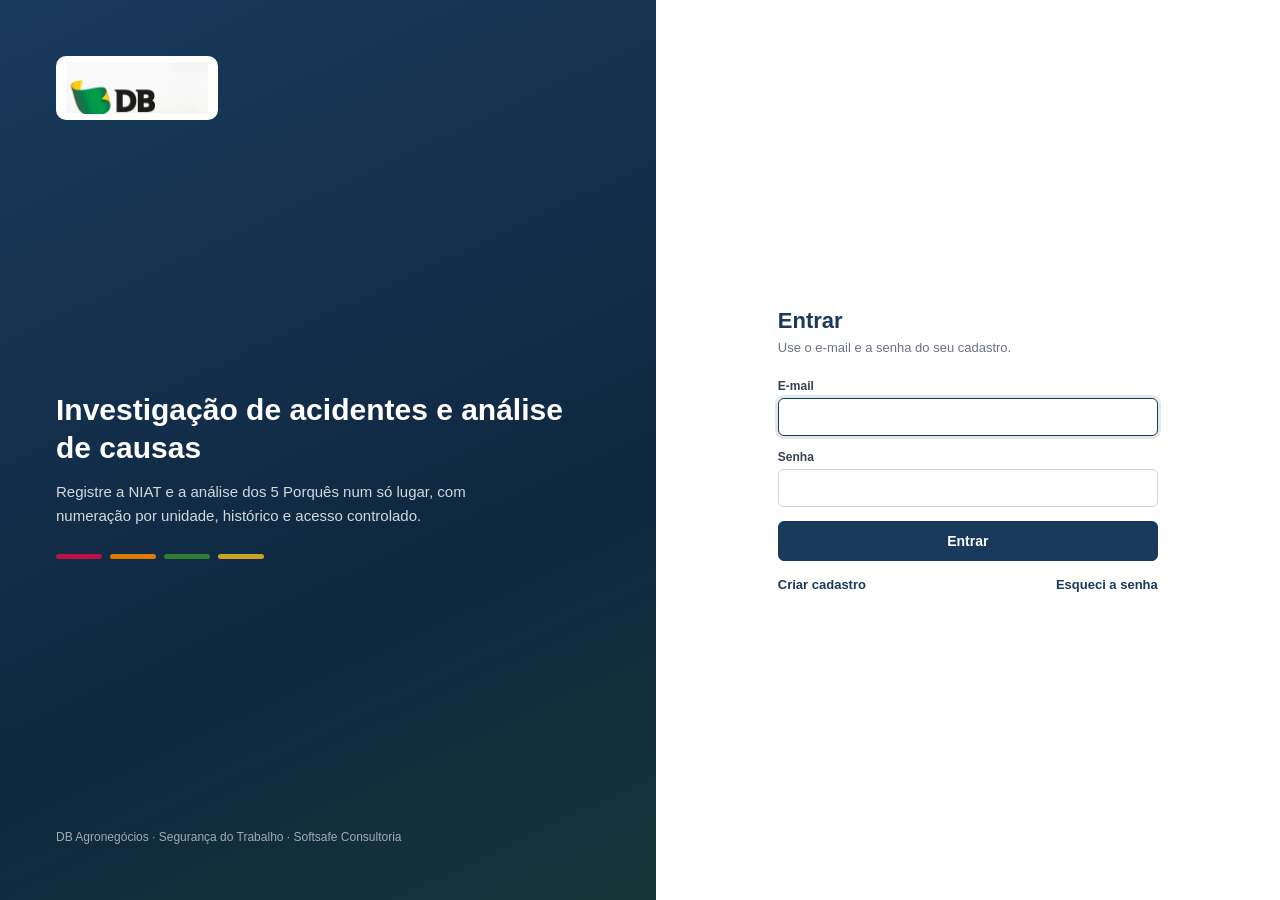
==== index.html @ 4416cdfe "Mensagem clara ao voltar de link de e-mail vencido ou já usado Co-Authored-By: Claude Opus 5.5 <nore" ====
<!DOCTYPE html>
<html lang="pt-BR">
<head>
<meta charset="UTF-8">
<meta name="viewport" content="width=device-width, initial-scale=1.0">
<title>Sistema SST — DB Agronegócios</title>
<link rel="icon" href="img/logo-db.png">
<link rel="stylesheet" href="css/app.css">
</head>
<body class="sst-app">

<div id="raiz"><div class="carregando"><div><div class="giro"></div>Carregando…</div></div></div>

<!-- ===================== TELA DE ACESSO ===================== -->
<template id="tpl-acesso">
  <div class="login-tela">
    <aside class="login-lado">
      <img src="img/logo-db.png" alt="DB Agronegócios">
      <div>
        <h2>Investigação de acidentes e análise de causas</h2>
        <p>Registre a NIAT e a análise dos 5 Porquês num só lugar, com numeração por unidade, histórico e acesso controlado.</p>
        <div class="faixa">
          <span style="background:#B71247"></span><span style="background:#E07B00"></span><span style="background:#2e7d32"></span><span style="background:#C9A227"></span>
        </div>
      </div>
      <div class="rodape">DB Agronegócios · Segurança do Trabalho · Softsafe Consultoria</div>
    </aside>
    <main class="login-form-lado">
      <div class="login-box" id="caixa"></div>
    </main>
  </div>
</template>

<template id="tpl-entrar">
  <h1>Entrar</h1>
  <p class="sub">Use o e-mail e a senha do seu cadastro.</p>
  <div id="msg"></div>
  <form id="f">
    <div class="campo"><label for="email">E-mail</label><input id="email" type="email" autocomplete="email" required></div>
    <div class="campo"><label for="senha">Senha</label><input id="senha" type="password" autocomplete="current-password" required></div>
    <button class="btn primario bloco" type="submit">Entrar</button>
  </form>
  <div class="links"><a data-ir="cadastro">Criar cadastro</a><a data-ir="esqueci">Esqueci a senha</a></div>
</template>

<template id="tpl-cadastro">
  <h1>Criar cadastro</h1>
  <p class="sub">Depois do cadastro, o Administrador precisa liberar o seu acesso.</p>
  <div id="msg"></div>
  <form id="f">
    <div class="campo"><label for="nome">Nome completo</label><input id="nome" type="text" autocomplete="name" required></div>
    <div class="campo"><label for="email">E-mail</label><input id="email" type="email" autocomplete="email" required></div>
    <div class="campo"><label for="senha">Senha (mínimo 6 caracteres)</label><input id="senha" type="password" minlength="6" autocomplete="new-password" required></div>
    <div class="campo"><label for="senha2">Repita a senha</label><input id="senha2" type="password" minlength="6" autocomplete="new-password" required></div>
    <button class="btn primario bloco" type="submit">Cadastrar</button>
  </form>
  <div class="links"><a data-ir="entrar">← Já tenho cadastro</a></div>
</template>

<template id="tpl-esqueci">
  <h1>Recuperar senha</h1>
  <p class="sub">Vamos enviar um link para você criar uma senha nova.</p>
  <div id="msg"></div>
  <form id="f">
    <div class="campo"><label for="email">E-mail do cadastro</label><input id="email" type="email" autocomplete="email" required></div>
    <button class="btn primario bloco" type="submit">Enviar link</button>
  </form>
  <div class="links"><a data-ir="entrar">← Voltar</a></div>
</template>

<template id="tpl-novasenha">
  <h1>Nova senha</h1>
  <p class="sub">Escolha a sua nova senha de acesso.</p>
  <div id="msg"></div>
  <form id="f">
    <div class="campo"><label for="senha">Nova senha</label><input id="senha" type="password" minlength="6" autocomplete="new-password" required></div>
    <div class="campo"><label for="senha2">Repita a nova senha</label><input id="senha2" type="password" minlength="6" autocomplete="new-password" required></div>
    <button class="btn primario bloco" type="submit">Salvar senha</button>
  </form>
</template>

<template id="tpl-espera">
  <div class="espera">
    <div class="icone" id="esp-ic">⏳</div>
    <h1 id="esp-tit">Cadastro aguardando aprovação</h1>
    <p class="sub" id="esp-txt">Seu cadastro foi recebido. Assim que o Administrador liberar o acesso, você já consegue entrar.</p>
    <button class="btn primario bloco" id="b-verificar" type="button">Verificar de novo</button>
    <div class="links" style="justify-content:center"><a id="b-sair">Sair</a></div>
  </div>
</template>

<!-- ===================== MENU INICIAL ===================== -->
<template id="tpl-menu">
  <header id="sst-appbar"></header>
  <main class="sst-main">
    <div class="saudacao">
      <h1 id="ola"></h1>
      <p>O que você vai registrar hoje?</p>
    </div>

    <div class="opcoes">
      <a class="sst-card opcao niat" href="niat.html">
        <div class="ic">📝</div>
        <div>
          <div class="cod">FOR 005-001</div>
          <h3>Investigação de Acidente (NIAT)</h3>
          <p>Notificação de incidentes e acidentes: o que aconteceu, envolvidos, Diagrama de Ishikawa (6 Ms), causas e plano de ação.</p>
        </div>
        <span class="seta">Criar →</span>
      </a>
      <a class="sst-card opcao pq" href="cincoporques.html">
        <div class="ic">❓</div>
        <div>
          <div class="cod">FOR 005-002</div>
          <h3>Análise dos 5 Porquês</h3>
          <p>Aprofundamento das causas para acidentes graves ou de alto potencial, ligado ao número da NIAT.</p>
        </div>
        <span class="seta">Criar →</span>
      </a>
    </div>

    <div class="secao-rotulo">Acompanhamento</div>
    <div class="numeros" id="numeros"></div>

    <div class="secao-rotulo">Atalhos</div>
    <div class="atalhos" id="atalhos">
      <a class="sst-card atalho" href="relatorios.html"><span class="ic">📂</span><div><b>Lista de relatórios</b><span>Pesquisar, abrir e imprimir</span></div></a>
      <a class="sst-card atalho" href="relatorios.html?situacao=rascunho"><span class="ic">✏️</span><div><b>Rascunhos</b><span>Relatórios ainda não concluídos</span></div></a>
    </div>

    <div class="secao-rotulo">Últimos relatórios</div>
    <div class="sst-card tabela-wrap" id="recentes"></div>
  </main>
</template>

<script src="js/vendor/supabase.js"></script>
<script src="js/config.js"></script>
<script src="js/app.js"></script>
<script>
const { sb, esc, toast, traduzErro } = SST;
const raiz = document.getElementById('raiz');
let modoRecuperacao = /type=recovery/.test(location.hash);

// ── Tela de acesso ───────────────────────────────────────────────
function mostrarAcesso(tela, aviso) {
  if (!document.getElementById('caixa')) raiz.innerHTML = document.getElementById('tpl-acesso').innerHTML;
  const caixa = document.getElementById('caixa');
  caixa.innerHTML = document.getElementById('tpl-' + tela).innerHTML;
  caixa.querySelectorAll('[data-ir]').forEach(a => a.onclick = () => mostrarAcesso(a.dataset.ir));
  if (aviso) msg(aviso.texto, aviso.tipo);
  const f = caixa.querySelector('#f');
  if (f) f.onsubmit = e => { e.preventDefault(); acoes[tela](f); };
  const primeiro = caixa.querySelector('input'); if (primeiro) primeiro.focus();
}
function msg(texto, tipo = 'erro') {
  const m = document.getElementById('msg');
  if (m) m.innerHTML = texto ? `<div class="alerta ${tipo}">${esc(texto)}</div>` : '';
}
async function ocupado(f, fn) {
  const b = f.querySelector('button[type=submit]'); const t = b.textContent;
  b.disabled = true; b.textContent = 'Aguarde…';
  try { await fn(); } catch (e) { msg(traduzErro(e)); } finally { b.disabled = false; b.textContent = t; }
}
const v = id => document.getElementById(id).value.trim();

const acoes = {
  entrar: f => ocupado(f, async () => {
    const { error } = await sb.auth.signInWithPassword({ email: v('email'), password: document.getElementById('senha').value });
    if (error) throw error;
    await iniciar();
  }),
  cadastro: f => ocupado(f, async () => {
    const s1 = document.getElementById('senha').value, s2 = document.getElementById('senha2').value;
    if (s1 !== s2) return msg('As senhas não são iguais.');
    if (v('nome').split(/\s+/).length < 2) return msg('Informe nome e sobrenome.');
    const { data, error } = await sb.auth.signUp({
      email: v('email'), password: s1,
      options: { data: { nome: v('nome') }, emailRedirectTo: location.origin + location.pathname }
    });
    if (error) throw error;
    if (data.session) return iniciar();
    mostrarAcesso('entrar', { tipo: 'ok', texto: 'Cadastro feito! Confirme o e-mail pelo link que enviamos. Depois, aguarde o Administrador liberar o acesso.' });
  }),
  esqueci: f => ocupado(f, async () => {
    const { error } = await sb.auth.resetPasswordForEmail(v('email'), { redirectTo: location.origin + location.pathname });
    if (error) throw error;
    msg('Se o e-mail estiver cadastrado, o link chega em alguns minutos. Confira também a caixa de spam.', 'ok');
  }),
  novasenha: f => ocupado(f, async () => {
    const s1 = document.getElementById('senha').value, s2 = document.getElementById('senha2').value;
    if (s1 !== s2) return msg('As senhas não são iguais.');
    const { error } = await sb.auth.updateUser({ password: s1 });
    if (error) throw error;
    modoRecuperacao = false;
    history.replaceState(null, '', location.pathname);
    toast('Senha alterada.', 'ok');
    await iniciar();
  })
};

function mostrarEspera(perfil) {
  mostrarAcesso('espera');
  if (perfil.situacao === 'bloqueado') {
    document.getElementById('esp-ic').textContent = '🔒';
    document.getElementById('esp-tit').textContent = 'Acesso bloqueado';
    document.getElementById('esp-txt').textContent = 'Seu acesso está bloqueado. Fale com o Administrador do sistema.';
  }
  document.getElementById('b-verificar').onclick = iniciar;
  document.getElementById('b-sair').onclick = SST.sair;
}

// ── Menu inicial ─────────────────────────────────────────────────
async function mostrarMenu(perfil) {
  raiz.innerHTML = document.getElementById('tpl-menu').innerHTML;
  document.getElementById('ola').textContent = `Olá, ${SST.primeiroNome(perfil.nome) || 'bem-vindo(a)'}!`;
  await SST.barra(perfil, 'inicio');

  if (perfil.papel === 'admin') {
    document.getElementById('atalhos').insertAdjacentHTML('beforeend',
      `<a class="sst-card atalho" href="usuarios.html"><span class="ic">👥</span><div><b>Usuários</b><span id="pend-txt">Aprovar e gerenciar acessos</span></div></a>`);
    const { count } = await sb.from('perfis').select('id', { count: 'exact', head: true }).eq('situacao', 'pendente');
    if (count) document.getElementById('pend-txt').innerHTML = `<b style="color:#8a6510;display:inline">${count} aguardando aprovação</b>`;
  }

  const { data, error } = await sb.from('lista_relatorios')
    .select('id,tipo,numero,unidade_nome,classificacao,data_ocorrencia,envolvido,situacao,atualizado_em,autor,ano')
    .order('atualizado_em', { ascending: false }).limit(1000);
  if (error) { toast(traduzErro(error), 'erro'); return; }

  const ano = new Date().getFullYear();
  const doAno = data.filter(r => r.ano === ano);
  const n = (f) => doAno.filter(f).length;
  document.getElementById('numeros').innerHTML = [
    [n(r => r.tipo === 'niat'), `NIATs em ${ano}`],
    [n(r => r.tipo === '5pq'), `5 Porquês em ${ano}`],
    [n(r => r.classificacao === 'grave'), `Acidentes graves em ${ano}`],
    [data.filter(r => r.situacao === 'rascunho').length, 'Rascunhos em aberto']
  ].map(([val, rot]) => `<div class="sst-card numero-card"><div class="v">${val}</div><div class="r">${esc(rot)}</div></div>`).join('');

  const rec = data.slice(0, 6);
  const box = document.getElementById('recentes');
  if (!rec.length) {
    box.innerHTML = `<div class="vazio"><div class="ic">🗂️</div>Nenhum relatório ainda. Comece criando uma NIAT.</div>`;
    return;
  }
  box.innerHTML = `<table class="tabela"><thead><tr><th>Nº</th><th>Tipo</th><th>Unidade</th><th>Envolvido</th><th>Classificação</th><th>Situação</th><th>Atualizado</th></tr></thead><tbody>
    ${rec.map(r => `<tr data-id="${r.id}" data-tipo="${r.tipo}">
      <td class="num">${esc(r.numero)}</td>
      <td><span class="etiqueta ${r.tipo === 'niat' ? 'niat' : 'pq'}">${SST.TIPOS[r.tipo].curto}</span></td>
      <td>${esc(r.unidade_nome)}</td>
      <td>${esc(r.envolvido) || '<span class="sub">—</span>'}</td>
      <td>${r.classificacao ? `<span class="etiqueta ${r.classificacao}">${SST.CLASSIF[r.classificacao].curto}</span>` : '—'}</td>
      <td><span class="etiqueta ${r.situacao}">${r.situacao === 'concluido' ? 'Concluído' : 'Rascunho'}</span></td>
      <td>${SST.dataHoraBR(r.atualizado_em)}</td></tr>`).join('')}
    </tbody></table>`;
  box.querySelectorAll('tr[data-id]').forEach(tr =>
    tr.onclick = () => location.href = `${SST.TIPOS[tr.dataset.tipo].pagina}?id=${tr.dataset.id}`);
}

// ── Retorno dos links de e-mail (confirmação / troca de senha) ───
function avisoDoLink() {
  const h = new URLSearchParams(location.hash.replace(/^#/, ''));
  const q = new URLSearchParams(location.search);
  const codigo = h.get('error_code') || q.get('error_code');
  if (!codigo && !h.get('error') && !q.get('error')) return null;
  history.replaceState(null, '', location.pathname);
  if (codigo === 'otp_expired')
    return { tipo: 'info', texto: 'Este link já foi usado ou venceu. Se você já confirmou o e-mail, é só entrar com seu e-mail e senha.' };
  return { tipo: 'erro', texto: 'Não foi possível validar o link do e-mail. Tente entrar com seu e-mail e senha.' };
}
const emailConfirmado = /type=(signup|email)/.test(location.hash);
const avisoInicial = avisoDoLink();

// ── Início ───────────────────────────────────────────────────────
async function iniciar() {
  if (avisoInicial && !(await SST.sessao())) return mostrarAcesso('entrar', avisoInicial);
  const s = await SST.sessao();
  if (modoRecuperacao && s) return mostrarAcesso('novasenha');
  if (!s) return mostrarAcesso('entrar');
  let perfil;
  try { perfil = await SST.perfilAtual(); } catch (e) { return mostrarAcesso('entrar', { texto: traduzErro(e) }); }
  if (!perfil) return mostrarAcesso('entrar', { texto: 'Perfil não encontrado. Fale com o Administrador.' });
  if (perfil.situacao !== 'ativo') return mostrarEspera(perfil);
  return mostrarMenu(perfil);
}

if (emailConfirmado) setTimeout(() => toast('E-mail confirmado.', 'ok'), 600);
sb.auth.onAuthStateChange(evento => {
  if (evento === 'PASSWORD_RECOVERY') { modoRecuperacao = true; mostrarAcesso('novasenha'); }
});
iniciar();
</script>
</body>
</html>
---- css/app.css ----
/* =====================================================================
   Sistema SST — DB Agronegócios
   Estilos do sistema (login, menus, lista, barra superior).
   Os formulários NIAT e 5 Porquês mantêm o estilo próprio.
   ===================================================================== */
:root {
  --azul: #1a3a5c;
  --azul-escuro: #12293f;
  --azul-claro: #eef3f8;
  --verde: #2E7D32;
  --verde-escuro: #1B4332;
  --dourado: #C9A227;
  --grave: #B71247;
  --leve: #E07B00;
  --incidente: #2e7d32;
  --cinza: #6b7280;
  --borda: #dfe3e8;
  --fundo: #eef0f3;
  --texto: #1a1a1a;
  --raio: 8px;
  --sombra: 0 1px 3px rgba(16,24,40,.08), 0 1px 2px rgba(16,24,40,.04);
  --sombra-forte: 0 12px 32px rgba(16,24,40,.14);
}

.sst-app, .sst-app * { box-sizing: border-box; }
.sst-app {
  margin: 0; min-height: 100vh; background: var(--fundo); color: var(--texto);
  font-family: "Segoe UI", Arial, sans-serif; font-size: 14px;
}

/* ── BARRA SUPERIOR ─────────────────────────────────────────────── */
.sst-appbar {
  position: sticky; top: 0; z-index: 50;
  background: var(--azul); color: #fff;
  display: flex; align-items: center; gap: 18px;
  padding: 0 20px; height: 56px;
  box-shadow: 0 2px 8px rgba(0,0,0,.18);
  font-family: "Segoe UI", Arial, sans-serif;
}
.sst-appbar .marca { display: flex; align-items: center; gap: 10px; color: #fff; text-decoration: none; }
.sst-appbar .marca img { height: 34px; background: #fff; border-radius: 6px; padding: 3px 6px; }
.sst-appbar .marca b { font-size: 14px; letter-spacing: .3px; }
.sst-appbar .marca small { display: block; font-size: 10px; opacity: .7; font-weight: normal; letter-spacing: .5px; text-transform: uppercase; }
.sst-appbar nav { display: flex; gap: 4px; flex: 1; }
.sst-appbar nav a {
  color: rgba(255,255,255,.82); text-decoration: none; font-size: 13px;
  padding: 8px 12px; border-radius: 6px; display: inline-flex; align-items: center; gap: 6px;
}
.sst-appbar nav a:hover { background: rgba(255,255,255,.1); color: #fff; }
.sst-appbar nav a.ativo { background: rgba(255,255,255,.16); color: #fff; font-weight: 600; }
.sst-appbar .badge { background: var(--dourado); color: #1a1a1a; border-radius: 10px; font-size: 10px; padding: 1px 6px; font-weight: 700; }
.sst-appbar .usuario { display: flex; align-items: center; gap: 10px; font-size: 12px; }
.sst-appbar .usuario .avatar {
  width: 32px; height: 32px; border-radius: 50%; background: var(--dourado); color: #1a1a1a;
  display: grid; place-items: center; font-weight: 700; font-size: 13px;
}
.sst-appbar .usuario .papel { font-size: 10px; opacity: .7; text-transform: uppercase; letter-spacing: .5px; }
.sst-appbar button.sair {
  background: transparent; border: 1px solid rgba(255,255,255,.35); color: #fff;
  border-radius: 6px; padding: 6px 10px; font-size: 12px; cursor: pointer;
}
.sst-appbar button.sair:hover { background: rgba(255,255,255,.1); }
.sst-appbar .menu-mobile { display: none; background: none; border: none; color: #fff; font-size: 22px; cursor: pointer; }

@media (max-width: 820px) {
  .sst-appbar { flex-wrap: wrap; height: auto; padding: 8px 14px; gap: 8px; }
  .sst-appbar .marca small, .sst-appbar .usuario .nome-bloco { display: none; }
  .sst-appbar .marca { flex: 1; }
  .sst-appbar nav { order: 3; flex: 0 0 100%; overflow-x: auto; white-space: nowrap; padding-bottom: 2px; }
  .sst-appbar nav a { flex-shrink: 0; padding: 6px 10px; font-size: 12px; }
}
@media print { .sst-appbar, .sst-noprint { display: none !important; } }

/* ── CONTEÚDO ───────────────────────────────────────────────────── */
.sst-main { max-width: 1180px; margin: 0 auto; padding: 28px 20px 60px; }
.sst-titulo { display: flex; align-items: flex-end; justify-content: space-between; gap: 16px; margin-bottom: 20px; flex-wrap: wrap; }
.sst-titulo h1 { margin: 0; font-size: 22px; color: var(--azul); font-weight: 700; }
.sst-titulo p { margin: 4px 0 0; color: var(--cinza); font-size: 13px; }

.sst-card { background: #fff; border: 1px solid var(--borda); border-radius: var(--raio); box-shadow: var(--sombra); }

/* ── BOTÕES E CAMPOS ────────────────────────────────────────────── */
.btn {
  font-family: inherit; font-size: 13px; font-weight: 600;
  border-radius: 6px; padding: 9px 16px; cursor: pointer;
  border: 1px solid var(--borda); background: #fff; color: var(--texto);
  display: inline-flex; align-items: center; gap: 7px; text-decoration: none; line-height: 1.2;
  transition: background .15s, border-color .15s, opacity .15s;
}
.btn:hover { background: #f6f7f9; }
.btn:disabled { opacity: .55; cursor: not-allowed; }
.btn.primario { background: var(--azul); border-color: var(--azul); color: #fff; }
.btn.primario:hover { background: var(--azul-escuro); }
.btn.verde { background: var(--verde); border-color: var(--verde); color: #fff; }
.btn.verde:hover { background: var(--verde-escuro); }
.btn.perigo { color: var(--grave); border-color: #f1c4d1; }
.btn.perigo:hover { background: #fff1f5; }
.btn.pequeno { padding: 5px 10px; font-size: 12px; }
.btn.bloco { width: 100%; justify-content: center; padding: 11px 16px; font-size: 14px; }

.campo { display: flex; flex-direction: column; gap: 5px; margin-bottom: 14px; }
.campo label { font-size: 12px; font-weight: 600; color: #374151; }
.campo input, .campo select, .filtros input, .filtros select {
  font-family: inherit; font-size: 14px; padding: 10px 12px; border-radius: 6px;
  border: 1px solid #cfd5dd; background: #fff; color: var(--texto); outline: none; width: 100%;
}
.campo input:focus, .campo select:focus, .filtros input:focus, .filtros select:focus {
  border-color: var(--azul); box-shadow: 0 0 0 3px rgba(26,58,92,.12);
}

.alerta { border-radius: 6px; padding: 10px 12px; font-size: 13px; margin-bottom: 14px; line-height: 1.45; }
.alerta.erro { background: #fff1f3; color: #8a1238; border: 1px solid #f6c9d5; }
.alerta.ok { background: #effaf1; color: #1b5e20; border: 1px solid #c8e6c9; }
.alerta.info { background: var(--azul-claro); color: var(--azul); border: 1px solid #cfdcea; }

/* ── LOGIN ──────────────────────────────────────────────────────── */
.login-tela { min-height: 100vh; display: grid; grid-template-columns: 1.05fr 1fr; }
.login-lado {
  background: linear-gradient(155deg, var(--azul) 0%, #0f2740 65%, var(--verde-escuro) 130%);
  color: #fff; padding: 56px; display: flex; flex-direction: column; justify-content: space-between;
}
.login-lado img { height: 64px; background: #fff; border-radius: 10px; padding: 6px 10px; align-self: flex-start; }
.login-lado h2 { font-size: 30px; line-height: 1.25; margin: 0 0 14px; font-weight: 700; }
.login-lado p { font-size: 15px; opacity: .82; line-height: 1.6; max-width: 440px; margin: 0; }
.login-lado .faixa { display: flex; gap: 8px; margin-top: 26px; }
.login-lado .faixa span { height: 5px; width: 46px; border-radius: 3px; }
.login-lado .rodape { font-size: 12px; opacity: .6; }
.login-form-lado { display: grid; place-items: center; padding: 40px 24px; background: #fff; }
.login-box { width: 100%; max-width: 380px; }
.login-box h1 { font-size: 22px; color: var(--azul); margin: 0 0 6px; }
.login-box .sub { color: var(--cinza); margin: 0 0 24px; font-size: 13px; }
.login-box .links { display: flex; justify-content: space-between; margin-top: 16px; font-size: 13px; }
.login-box .links a { color: var(--azul); text-decoration: none; font-weight: 600; cursor: pointer; }
.login-box .links a:hover { text-decoration: underline; }
.espera { text-align: center; }
.espera .icone { font-size: 46px; margin-bottom: 10px; }

@media (max-width: 860px) {
  .login-tela { grid-template-columns: 1fr; }
  .login-lado { padding: 28px 24px; gap: 22px; }
  .login-lado h2 { font-size: 22px; }
  .login-lado .rodape { display: none; }
}

/* ── MENU INICIAL ───────────────────────────────────────────────── */
.saudacao { margin-bottom: 22px; }
.saudacao h1 { margin: 0; color: var(--azul); font-size: 24px; }
.saudacao p { margin: 4px 0 0; color: var(--cinza); }
.secao-rotulo { font-size: 11px; font-weight: 700; text-transform: uppercase; letter-spacing: 1px; color: var(--cinza); margin: 26px 0 10px; }

.opcoes { display: grid; grid-template-columns: repeat(2, 1fr); gap: 18px; }
.opcao {
  position: relative; display: flex; gap: 18px; align-items: flex-start;
  padding: 24px; text-decoration: none; color: inherit; overflow: hidden;
  border-top: 4px solid var(--azul); transition: transform .15s, box-shadow .15s;
}
.opcao:hover { transform: translateY(-2px); box-shadow: var(--sombra-forte); }
.opcao .ic { width: 54px; height: 54px; border-radius: 12px; display: grid; place-items: center; font-size: 26px; flex-shrink: 0; background: var(--azul-claro); }
.opcao h3 { margin: 0 0 4px; font-size: 17px; color: var(--azul); }
.opcao .cod { font-size: 11px; color: var(--cinza); letter-spacing: .5px; text-transform: uppercase; }
.opcao p { margin: 8px 0 0; color: #4b5563; font-size: 13px; line-height: 1.5; }
.opcao { padding-bottom: 44px; }
.opcao .seta { position: absolute; right: 20px; bottom: 16px; color: var(--azul); font-weight: 700; font-size: 13px; }
.opcao.niat { border-top-color: var(--grave); }
.opcao.niat .ic { background: #fde8ee; }
.opcao.pq { border-top-color: var(--dourado); }
.opcao.pq .ic { background: #fbf3dc; }

.atalhos { display: grid; grid-template-columns: repeat(3, 1fr); gap: 14px; }
.atalho { display: flex; align-items: center; gap: 14px; padding: 16px 18px; text-decoration: none; color: inherit; transition: box-shadow .15s; }
.atalho:hover { box-shadow: var(--sombra-forte); }
.atalho .ic { font-size: 22px; }
.atalho b { display: block; color: var(--azul); font-size: 14px; }
.atalho span { font-size: 12px; color: var(--cinza); }

.numeros { display: grid; grid-template-columns: repeat(4, 1fr); gap: 14px; }
.numero-card { padding: 16px 18px; }
.numero-card .v { font-size: 26px; font-weight: 700; color: var(--azul); }
.numero-card .r { font-size: 12px; color: var(--cinza); }

@media (max-width: 760px) {
  .opcoes, .atalhos { grid-template-columns: 1fr; }
  .numeros { grid-template-columns: repeat(2, 1fr); }
}

/* ── LISTA ──────────────────────────────────────────────────────── */
.filtros { display: grid; grid-template-columns: 2.2fr repeat(5, 1fr); gap: 10px; padding: 14px; margin-bottom: 14px; }
.filtros input, .filtros select { font-size: 13px; padding: 8px 10px; }
@media (max-width: 980px) { .filtros { grid-template-columns: 1fr 1fr; } }

.tabela-wrap { overflow-x: auto; }
table.tabela { width: 100%; border-collapse: collapse; font-size: 13px; }
table.tabela th {
  text-align: left; font-size: 11px; text-transform: uppercase; letter-spacing: .5px;
  color: var(--cinza); background: #f8f9fb; padding: 10px 12px; border-bottom: 1px solid var(--borda);
  white-space: nowrap; cursor: pointer; user-select: none;
}
table.tabela th[data-ord]:hover { color: var(--azul); }
table.tabela td { padding: 11px 12px; border-bottom: 1px solid #eef0f3; vertical-align: middle; }
table.tabela tbody tr { cursor: pointer; }
table.tabela tbody tr:hover td { background: #f7fafd; }
table.tabela .num { font-family: Consolas, "Courier New", monospace; font-weight: 700; color: var(--azul); white-space: nowrap; }
table.tabela .sub { display: block; font-size: 11px; color: var(--cinza); }
table.tabela .acoes { white-space: nowrap; text-align: right; }

.etiqueta { display: inline-block; font-size: 11px; font-weight: 700; padding: 3px 8px; border-radius: 10px; white-space: nowrap; }
.etiqueta.grave { background: #fde8ee; color: var(--grave); }
.etiqueta.leve { background: #fff0dc; color: #a35a00; }
.etiqueta.incidente { background: #e6f4e7; color: var(--verde); }
.etiqueta.niat { background: var(--azul-claro); color: var(--azul); }
.etiqueta.pq { background: #fbf3dc; color: #7a5c00; }
.etiqueta.rascunho { background: #f1f2f4; color: #4b5563; }
.etiqueta.concluido { background: #e6f4e7; color: var(--verde); }
.etiqueta.pendente { background: #fff6dc; color: #8a6510; }
.etiqueta.ativo { background: #e6f4e7; color: var(--verde); }
.etiqueta.bloqueado { background: #fde8ee; color: var(--grave); }
.etiqueta.admin { background: var(--azul); color: #fff; }
.etiqueta.padrao { background: #f1f2f4; color: #4b5563; }

.vazio { text-align: center; padding: 48px 20px; color: var(--cinza); }
.vazio .ic { font-size: 40px; margin-bottom: 8px; }
.rodape-lista { display: flex; justify-content: space-between; align-items: center; padding: 12px 14px; font-size: 12px; color: var(--cinza); border-top: 1px solid var(--borda); }

/* ── AVISOS (toast) ─────────────────────────────────────────────── */
#sst-toasts { position: fixed; right: 20px; bottom: 20px; z-index: 999; display: flex; flex-direction: column; gap: 8px; }
.toast {
  min-width: 240px; max-width: 380px; padding: 12px 16px; border-radius: 8px;
  background: #1f2937; color: #fff; font-size: 13px; box-shadow: var(--sombra-forte);
  animation: entra .2s ease-out; font-family: "Segoe UI", Arial, sans-serif; line-height: 1.4;
}
.toast.ok { background: var(--verde); }
.toast.erro { background: var(--grave); }
@keyframes entra { from { transform: translateY(8px); opacity: 0; } to { transform: none; opacity: 1; } }

/* ── CARREGANDO ─────────────────────────────────────────────────── */
.carregando { display: grid; place-items: center; min-height: 60vh; color: var(--cinza); }
.giro { width: 34px; height: 34px; border: 3px solid #d6dde6; border-top-color: var(--azul); border-radius: 50%; animation: gira .8s linear infinite; margin: 0 auto 10px; }
@keyframes gira { to { transform: rotate(360deg); } }

/* ── BARRA DOS FORMULÁRIOS (salvar, status, nº) ─────────────────── */
.form-status {
  max-width: var(--largura-form, 860px); margin: 0 auto 12px;
  display: flex; align-items: center; gap: 10px; flex-wrap: wrap;
  background: #fff; border: 1px solid var(--borda); border-radius: 8px; padding: 10px 14px;
  font-family: "Segoe UI", Arial, sans-serif; box-shadow: var(--sombra);
}
.form-status .numero-doc { font-family: Consolas, "Courier New", monospace; font-weight: 700; font-size: 15px; color: var(--azul); }
.form-status .numero-doc.novo { color: var(--cinza); font-family: inherit; font-weight: 600; font-size: 13px; }
.form-status .meta { font-size: 12px; color: var(--cinza); flex: 1; }
.form-status select { font-family: inherit; font-size: 13px; padding: 7px 10px; border-radius: 6px; border: 1px solid #cfd5dd; }
.form-status .sujo { color: var(--leve); font-weight: 600; }
@media print { .form-status { display: none !important; } }

[contenteditable] { white-space: pre-wrap; }

[hidden] { display: none !important; }
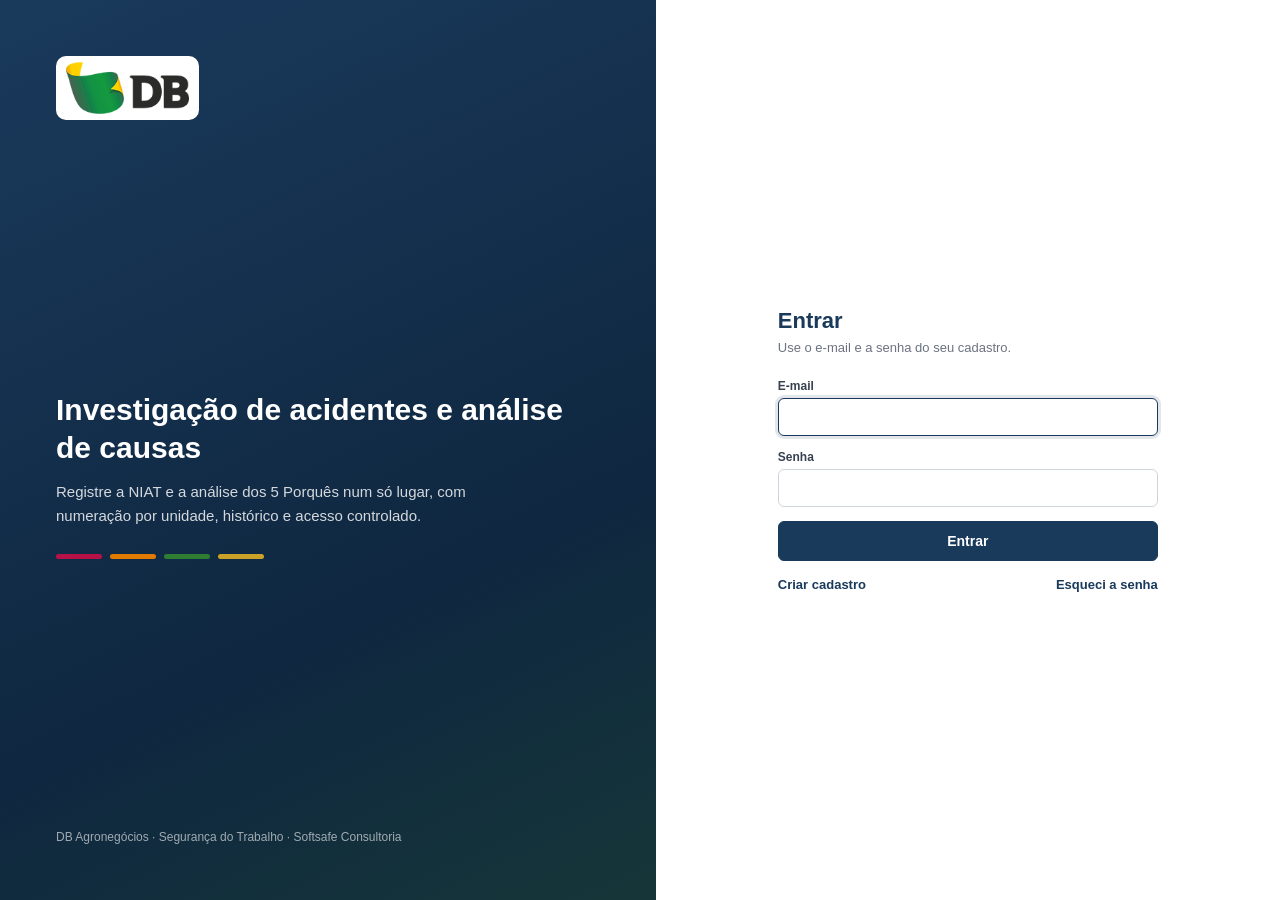
==== commit ac7145f6: "Histórico de alterações (admin) e nova logomarca - Banco registra quem criou, alterou ou excluiu rel" ====
--- a/index.html
+++ b/index.html
@@ -4,7 +4,7 @@
 <meta charset="UTF-8">
 <meta name="viewport" content="width=device-width, initial-scale=1.0">
 <title>Sistema SST — DB Agronegócios</title>
-<link rel="icon" href="img/logo-db.png">
+<link rel="icon" href="img/favicon.png">
 <link rel="stylesheet" href="css/app.css">
 </head>
 <body class="sst-app">
@@ -217,7 +217,9 @@
 
   if (perfil.papel === 'admin') {
     document.getElementById('atalhos').insertAdjacentHTML('beforeend',
-      `<a class="sst-card atalho" href="usuarios.html"><span class="ic">👥</span><div><b>Usuários</b><span id="pend-txt">Aprovar e gerenciar acessos</span></div></a>`);
+      `<a class="sst-card atalho" href="usuarios.html"><span class="ic">👥</span><div><b>Usuários</b><span id="pend-txt">Aprovar e gerenciar acessos</span></div></a>
+       <a class="sst-card atalho" href="configuracoes.html"><span class="ic">⚙️</span><div><b>Lista do Ishikawa</b><span>Editar grupos e itens de causas</span></div></a>
+       <a class="sst-card atalho" href="historico.html"><span class="ic">🕘</span><div><b>Histórico de alterações</b><span>Quem alterou o quê e quando</span></div></a>`);
     const { count } = await sb.from('perfis').select('id', { count: 'exact', head: true }).eq('situacao', 'pendente');
     if (count) document.getElementById('pend-txt').innerHTML = `<b style="color:#8a6510;display:inline">${count} aguardando aprovação</b>`;
   }
